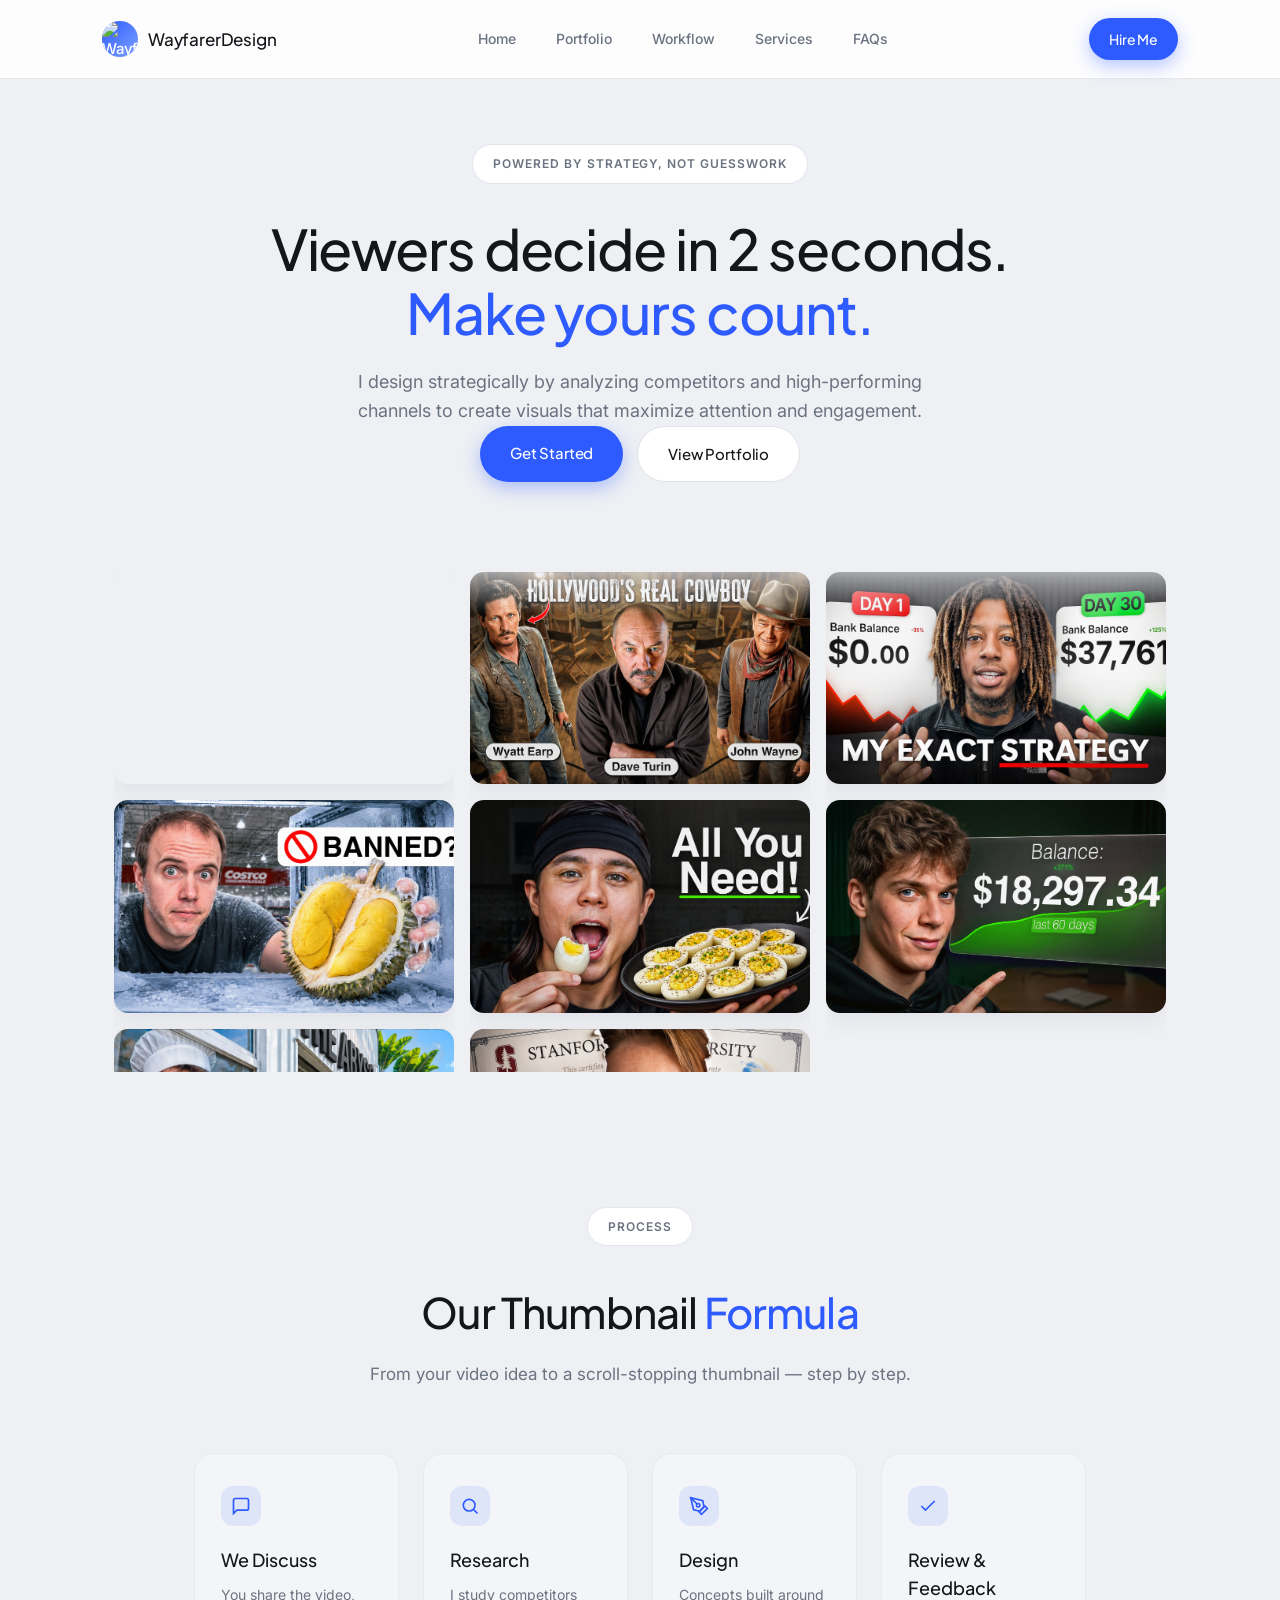
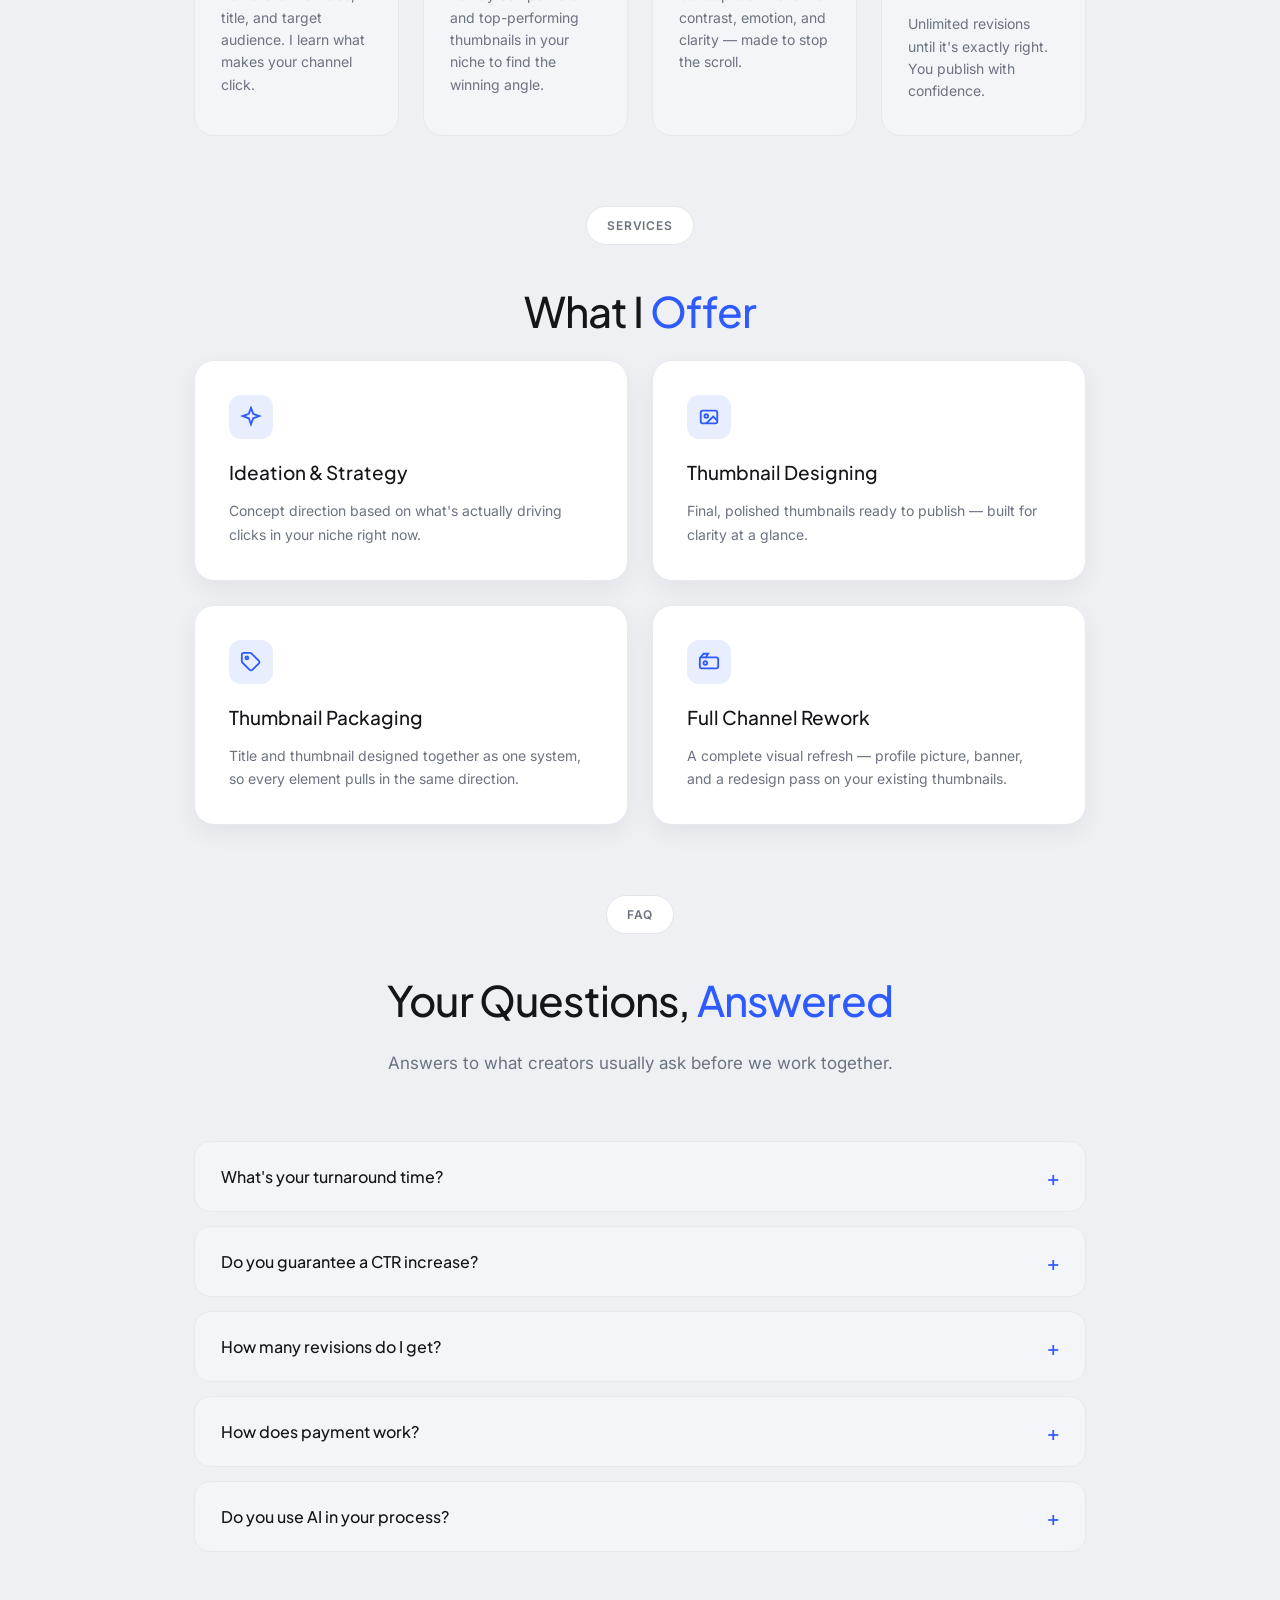
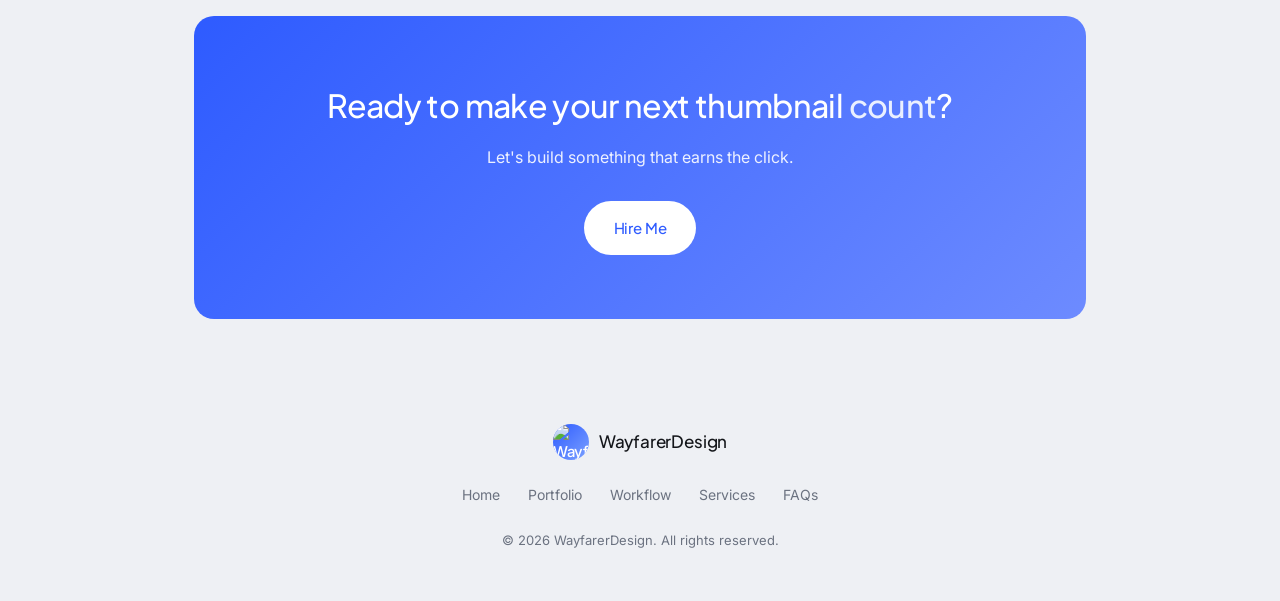
==== index.html @ 837dae16 "Added all the images title and channel name" ====
<!DOCTYPE html>
<html lang="en">
<head>
<meta charset="UTF-8">
<meta name="viewport" content="width=device-width, initial-scale=1.0">
<title>WayfarerDesign — Thumbnail Strategist</title>
<link rel="preconnect" href="https://fonts.googleapis.com">
<link rel="preconnect" href="https://fonts.gstatic.com" crossorigin>
<link href="https://fonts.googleapis.com/css2?family=Plus+Jakarta+Sans:wght@400;500;600&family=Inter:wght@400;500;600&display=swap" rel="stylesheet">
<link rel="stylesheet" href="style.css">
</head>
<body>

<!-- NAV -->
<header class="nav">
  <div class="nav-inner">
    <a href="#home" class="brand">
      <img src="images/pp01.png" class="brand-logo" alt="WayfarerDesign logo">
      <span class="brand-name">WayfarerDesign</span>
    </a>
    <nav class="nav-links">
      <a href="index.html">Home</a>
      <a href="portfolio.html">Portfolio</a>
      <a href="#workflow">Workflow</a>
      <a href="#services">Services</a>
      <a href="#faqs">FAQs</a>
    </nav>
    <a href="hire.html" class="btn btn-primary btn-small">Hire Me</a>
  </div>
</header>

<!-- HERO -->
<section class="hero" id="home">
  <div class="chip">Powered by Strategy, Not Guesswork</div>
  <h1 class="hero-title">
    Viewers decide in 2 seconds.<br>
    <span class="accent">Make yours count.</span>
  </h1>
  <p class="hero-sub">
    I design strategically by analyzing competitors and high-performing channels
    to create visuals that maximize attention and engagement.
  </p>
  <div class="hero-ctas">
    <a href="hire.html" class="btn btn-primary">Get Started</a>
    <a href="portfolio.html" class="btn btn-outline">View Portfolio</a>
  </div>
</section>

<!-- SCROLLING THUMBNAIL GRID -->
<section class="marquee-wrap" id="portfolio">
  <div class="marquee-col col-up">
    <div class="marquee-track" id="track1"></div>
  </div>
  <div class="marquee-col col-down">
    <div class="marquee-track" id="track2"></div>
  </div>
  <div class="marquee-col col-up">
    <div class="marquee-track" id="track3"></div>
  </div>
</section>

<!-- WORKFLOW / PROCESS -->
<section class="process" id="workflow">
  <div class="chip chip-center">Process</div>
  <h2 class="section-title">Our Thumbnail <span class="accent">Formula</span></h2>
  <p class="section-sub">From your video idea to a scroll-stopping thumbnail — step by step.</p>

  <div class="steps">
    <div class="step">
      <span class="step-icon">
        <svg width="20" height="20" viewBox="0 0 24 24" fill="none" stroke="currentColor" stroke-width="2"><path d="M21 15a2 2 0 0 1-2 2H7l-4 4V5a2 2 0 0 1 2-2h14a2 2 0 0 1 2 2z"/></svg>
      </span>
      <h3>We Discuss</h3>
      <p>You share the video, title, and target audience. I learn what makes your channel click.</p>
    </div>
    <div class="step">
      <span class="step-icon">
        <svg width="20" height="20" viewBox="0 0 24 24" fill="none" stroke="currentColor" stroke-width="2"><circle cx="11" cy="11" r="7"/><path d="M21 21l-4.3-4.3"/></svg>
      </span>
      <h3>Research</h3>
      <p>I study competitors and top-performing thumbnails in your niche to find the winning angle.</p>
    </div>
    <div class="step">
      <span class="step-icon">
        <svg width="20" height="20" viewBox="0 0 24 24" fill="none" stroke="currentColor" stroke-width="2"><path d="M12 19l7-7 3 3-7 7-3-3z"/><path d="M18 13l-1.5-7.5L2 2l3.5 14.5L13 18z"/><path d="M2 2l7.586 7.586"/><circle cx="11" cy="11" r="2"/></svg>
      </span>
      <h3>Design</h3>
      <p>Concepts built around contrast, emotion, and clarity — made to stop the scroll.</p>
    </div>
    <div class="step">
      <span class="step-icon">
        <svg width="20" height="20" viewBox="0 0 24 24" fill="none" stroke="currentColor" stroke-width="2"><path d="M20 6L9 17l-5-5"/></svg>
      </span>
      <h3>Review & Feedback</h3>
      <p>Unlimited revisions until it's exactly right. You publish with confidence.</p>
    </div>
  </div>
</section>

<!-- SERVICES -->
<section class="services" id="services">
  <div class="chip chip-center">Services</div>
  <h2 class="section-title">What I <span class="accent">Offer</span></h2>

  <div class="service-grid">
    <div class="service-card">
      <span class="service-icon">
        <svg width="22" height="22" viewBox="0 0 24 24" fill="none" stroke="currentColor" stroke-width="2"><path d="M12 2l2.4 6.6L21 11l-6.6 2.4L12 20l-2.4-6.6L3 11l6.6-2.4z"/></svg>
      </span>
      <h3>Ideation & Strategy</h3>
      <p>Concept direction based on what's actually driving clicks in your niche right now.</p>
    </div>
    <div class="service-card">
      <span class="service-icon">
        <svg width="22" height="22" viewBox="0 0 24 24" fill="none" stroke="currentColor" stroke-width="2"><rect x="3" y="5" width="18" height="14" rx="2"/><circle cx="9" cy="11" r="2"/><path d="M21 16l-4.5-4.5L9 19"/></svg>
      </span>
      <h3>Thumbnail Designing</h3>
      <p>Final, polished thumbnails ready to publish — built for clarity at a glance.</p>
    </div>
    <div class="service-card">
      <span class="service-icon">
        <svg width="22" height="22" viewBox="0 0 24 24" fill="none" stroke="currentColor" stroke-width="2"><path d="M20.59 13.41L13.42 20.6a2 2 0 0 1-2.83 0L2.41 12.42A2 2 0 0 1 2 11V4a2 2 0 0 1 2-2h7a2 2 0 0 1 1.41.59l8.18 8.18a2 2 0 0 1 0 2.83z"/><circle cx="7.5" cy="7.5" r="1.5"/></svg>
      </span>
      <h3>Thumbnail Packaging</h3>
      <p>Title and thumbnail designed together as one system, so every element pulls in the same direction.</p>
    </div>
    <div class="service-card">
      <span class="service-icon">
        <svg width="22" height="22" viewBox="0 0 24 24" fill="none" stroke="currentColor" stroke-width="2"><rect x="2" y="7" width="20" height="12" rx="2"/><circle cx="8" cy="13" r="2"/><path d="M2 8l4-5h5l-3 5"/></svg>
      </span>
      <h3>Full Channel Rework</h3>
      <p>A complete visual refresh — profile picture, banner, and a redesign pass on your existing thumbnails.</p>
    </div>
  </div>
</section>

<!-- FAQ -->
<section class="faq" id="faqs">
  <div class="chip chip-center">FAQ</div>
  <h2 class="section-title">Your Questions, <span class="accent">Answered</span></h2>
  <p class="section-sub">Answers to what creators usually ask before we work together.</p>

  <div class="faq-list">
    <div class="faq-item">
      <button class="faq-q">What's your turnaround time? <span>+</span></button>
      <div class="faq-a"><p>Most thumbnails are delivered within 24–48 hours, depending on scope.</p></div>
    </div>
    <div class="faq-item">
      <button class="faq-q">Do you guarantee a CTR increase? <span>+</span></button>
      <div class="faq-a"><p>I don't promise specific numbers — every channel and audience is different. What I do guarantee is a strategy-backed design built to earn attention.</p></div>
    </div>
    <div class="faq-item">
      <button class="faq-q">How many revisions do I get? <span>+</span></button>
      <div class="faq-a"><p>Unlimited revisions until you're happy with the final result.</p></div>
    </div>
    <div class="faq-item">
      <button class="faq-q">How does payment work? <span>+</span></button>
      <div class="faq-a"><p>A 50% deposit to start, remaining balance on delivery. Wise is preferred for international payments.</p></div>
    </div>
    <div class="faq-item">
      <button class="faq-q">Do you use AI in your process? <span>+</span></button>
      <div class="faq-a"><p>AI tools support parts of my workflow, but every concept and final design is directed and finished by hand.</p></div>
    </div>
  </div>

  <div class="final-cta" id="contact">
    <h3>Ready to make your next thumbnail <span class="accent">count</span>?</h3>
    <p>Let's build something that earns the click.</p>
    <a href="hire.html" class="btn btn-primary">Hire Me</a>
  </div>
</section>

<!-- FOOTER -->
<footer class="footer">
  <div class="brand footer-brand">
    <img src="images/pp01.png" class="brand-logo" alt="WayfarerDesign logo">
    <span class="brand-name">WayfarerDesign</span>
  </div>
  <div class="footer-links">
    <a href="index.html">Home</a>
    <a href="portfolio.html">Portfolio</a>
    <a href="index.html#workflow">Workflow</a>
    <a href="index.html#services">Services</a>
    <a href="index.html#faqs">FAQs</a>
  </div>
  <p class="footer-copy">© 2026 WayfarerDesign. All rights reserved.</p>
</footer>

<script src="script.js"></script>
</body>
</html>
---- style.css ----
:root {
  --bg: #eef0f4;
  --bg-white: #ffffff;
  --text-dark: #14161a;
  --text-gray: #6b7280;
  --blue: #2e5bff;
  --blue-dark: #1f3fd6;
  --card-bg: #f4f5f8;
  --radius-lg: 20px;
  --radius-full: 999px;
  --shadow: 0 8px 24px rgba(20, 22, 26, 0.06);
  --shadow-hover: 0 16px 36px rgba(20, 22, 26, 0.1);
  --font-display: 'Plus Jakarta Sans', -apple-system, sans-serif;
  --font-body: 'Inter', -apple-system, sans-serif;
}

* { box-sizing: border-box; margin: 0; padding: 0; }

@media (prefers-reduced-motion: reduce) {
  * { animation-duration: 0.01ms !important; animation-iteration-count: 1 !important; }
}

body {
  font-family: var(--font-body);
  background: var(--bg);
  color: var(--text-dark);
  line-height: 1.6;
  overflow-x: hidden;
  -webkit-font-smoothing: antialiased;
}

h1, h2, h3, .brand-name, .btn {
  font-family: var(--font-display);
  font-weight: 500;
}

a { text-decoration: none; color: inherit; }

.accent { color: var(--blue); }

/* ---------- BUTTONS ---------- */
.btn {
  display: inline-block;
  padding: 15px 30px;
  border-radius: var(--radius-full);
  font-weight: 500;
  font-size: 15px;
  letter-spacing: -0.01em;
  transition: transform 0.15s ease, box-shadow 0.15s ease, background 0.15s ease;
}
.btn:hover { transform: translateY(-2px); }
.btn-primary {
  background: var(--blue);
  color: #fff;
  box-shadow: 0 6px 18px rgba(46, 91, 255, 0.35);
}
.btn-primary:hover { background: var(--blue-dark); }
.btn-outline {
  background: #fff;
  color: var(--text-dark);
  border: 1px solid #dfe2e8;
}
.btn-outline:hover { border-color: var(--blue); color: var(--blue); }
.btn-small { padding: 10px 20px; font-size: 14px; }

/* ---------- NAV ---------- */
.nav {
  position: sticky;
  top: 0;
  z-index: 50;
  background: rgba(255, 255, 255, 0.85);
  backdrop-filter: blur(10px);
  border-bottom: 1px solid #e7e9ee;
}
.nav-inner {
  max-width: 1140px;
  margin: 0 auto;
  padding: 18px 32px;
  display: flex;
  align-items: center;
  justify-content: space-between;
}
.brand { display: flex; align-items: center; gap: 10px; font-weight: 500; font-size: 17px; letter-spacing: -0.01em; }
.brand-logo {
  width: 36px; height: 36px;
  border-radius: 50%;
  background: linear-gradient(135deg, var(--blue), #7ba1ff);
  color: #fff;
  display: flex; align-items: center; justify-content: center;
  font-size: 15px; font-weight: 500;
  object-fit: cover;
}
.nav-links { display: flex; gap: 40px; font-size: 14px; font-weight: 500; color: var(--text-gray); font-family: var(--font-body); }
.nav-links a:hover { color: var(--text-dark); }
.nav-links a.active-link { color: var(--blue); }

/* ---------- FILTER BAR ---------- */
.filter-bar {
  display: flex;
  gap: 10px;
  justify-content: center;
  flex-wrap: wrap;
  padding: 0 24px 40px;
}
.filter-btn {
  padding: 10px 22px;
  border-radius: var(--radius-full);
  border: 1px solid #dfe2e8;
  background: #fff;
  color: var(--text-gray);
  font-weight: 600;
  font-size: 14px;
  cursor: pointer;
  transition: all 0.15s ease;
}
.filter-btn:hover { border-color: var(--blue); color: var(--blue); }
.filter-btn.active { background: var(--blue); border-color: var(--blue); color: #fff; }

/* ---------- PORTFOLIO GRID (YouTube-style cards) ---------- */
.portfolio-grid-wrap { max-width: 1100px; margin: 0 auto; padding: 0 24px 80px; }
.portfolio-grid {
  display: grid;
  grid-template-columns: repeat(3, 1fr);
  gap: 28px 20px;
}
.yt-card { cursor: default; }
.yt-thumb {
  aspect-ratio: 16 / 9;
  border-radius: 14px;
  box-shadow: var(--shadow);
  position: relative;
  overflow: hidden;
  transition: transform 0.2s ease;
  margin-bottom: 12px;
}
.yt-card:hover .yt-thumb { transform: translateY(-4px); }
.yt-niche-tag {
  position: absolute;
  top: 10px;
  left: 10px;
  background: rgba(255, 255, 255, 0.92);
  color: var(--text-dark);
  font-size: 11px;
  font-weight: 600;
  padding: 4px 11px;
  border-radius: var(--radius-full);
  text-transform: capitalize;
}
.yt-duration {
  position: absolute;
  bottom: 8px;
  right: 8px;
  background: rgba(0, 0, 0, 0.8);
  color: #fff;
  font-size: 11px;
  font-weight: 600;
  padding: 2px 6px;
  border-radius: 4px;
}
.yt-meta { display: flex; gap: 12px; align-items: flex-start; text-align: left; }
.yt-avatar {
  flex-shrink: 0;
  width: 36px; height: 36px;
  border-radius: 50%;
  background: linear-gradient(135deg, var(--blue), #7ba1ff);
  color: #fff;
  display: flex; align-items: center; justify-content: center;
  font-size: 14px; font-weight: 600;
  font-family: var(--font-display);
}
.yt-info { min-width: 0; }
.yt-title {
  font-size: 14.5px;
  font-weight: 600;
  color: var(--text-dark);
  line-height: 1.35;
  margin-bottom: 4px;
  display: -webkit-box;
  -webkit-line-clamp: 2;
  -webkit-box-orient: vertical;
  overflow: hidden;
}
.yt-channel {
  font-size: 13px;
  color: var(--text-gray);
  display: flex;
  align-items: center;
  gap: 4px;
  margin-bottom: 2px;
}
.yt-verified { color: #909296; flex-shrink: 0; }
.yt-stats { font-size: 13px; color: var(--text-gray); }
.yt-personal-label { font-style: italic; color: #9aa0a8; }

/* ---------- FORM PAGE ---------- */
.form-section { max-width: 560px; margin: 0 auto; padding: 20px 24px 80px; }
.hire-form { display: flex; flex-direction: column; gap: 18px; }
.form-row { display: flex; flex-direction: column; gap: 8px; }
.form-row label { font-size: 14px; font-weight: 600; color: var(--text-dark); }
.form-row input, .form-row select, .form-row textarea {
  padding: 12px 16px;
  border-radius: 12px;
  border: 1px solid #dfe2e8;
  background: #fff;
  font-size: 14px;
  font-family: inherit;
  color: var(--text-dark);
}
.form-row input:focus, .form-row select:focus, .form-row textarea:focus {
  outline: none;
  border-color: var(--blue);
}
.form-status { text-align: center; font-size: 14px; color: var(--blue); font-weight: 600; min-height: 20px; }

/* ---------- HERO ---------- */
.hero {
  max-width: 820px;
  margin: 0 auto;
  padding: 65px 24px 70px;
  text-align: center;
}
.chip {
  display: inline-block;
  padding: 9px 20px;
  border-radius: var(--radius-full);
  background: #fff;
  border: 1px solid #e2e5eb;
  font-size: 12px;
  font-weight: 600;
  letter-spacing: 0.08em;
  text-transform: uppercase;
  color: var(--text-gray);
  margin-bottom: 32px;
  font-family: var(--font-body);
}
.chip-center { display: block; width: fit-content; margin-left: auto; margin-right: auto; }
.hero-title {
  font-size: 56px;
  font-weight: 500;
  letter-spacing: -0.02em;
  line-height: 1.15;
  margin-bottom: 24px;
}
.hero-sub {
  font-size: 18px;
  color: var(--text-gray);
  max-width: 580px;
  margin: 0 auto 0px;
  line-height: 1.6;
}
.hero-ctas { display: flex; gap: 14px; justify-content: center; flex-wrap: wrap; }

/* ---------- MARQUEE THUMBNAIL GRID ---------- */
.marquee-wrap {
  display: flex;
  gap: 16px;
  max-width: 1100px;
  margin: 0 auto;
  padding: 20px 24px 100px;
  height: 620px;
  overflow: hidden;
  mask-image: linear-gradient(to bottom, transparent, black 10%, black 90%, transparent);
  -webkit-mask-image: linear-gradient(to bottom, transparent, black 10%, black 90%, transparent);
}
.marquee-col {
  flex: 1;
  overflow: hidden;
  position: relative;
}
.marquee-track {
  display: flex;
  flex-direction: column;
  gap: 16px;
  width: 100%;
}
.col-up .marquee-track { animation: scrollUp 26s linear infinite; }
.col-down .marquee-track { animation: scrollDown 26s linear infinite; }

@keyframes scrollUp {
  from { transform: translateY(0); }
  to { transform: translateY(-50%); }
}
@keyframes scrollDown {
  from { transform: translateY(-50%); }
  to { transform: translateY(0); }
}

.thumb {
  width: 100%;
  aspect-ratio: 16 / 10;
  border-radius: 14px;
  display: flex;
  align-items: flex-end;
  padding: 14px;
  font-weight: 700;
  font-size: 14px;
  color: #fff;
  box-shadow: var(--shadow);
  background-size: cover;
  background-position: center;
}

/* ---------- PROCESS ---------- */
.process, .services, .faq {
  max-width: 940px;
  margin: 0 auto;
  padding: 35px 24px;
  text-align: center;
}
.section-title { font-size: 42px; font-weight: 500; margin-bottom: 16px; letter-spacing: -0.02em; }
.section-sub { color: var(--text-gray); font-size: 17px; margin-bottom: 64px; font-family: var(--font-body); }

.steps {
  display: grid;
  grid-template-columns: repeat(4, 1fr);
  gap: 24px;
  text-align: left;
}
.step {
  background: var(--card-bg);
  border-radius: var(--radius-lg);
  padding: 32px 26px;
  border: 1px solid #e7e9ee;
  transition: box-shadow 0.2s ease, transform 0.2s ease;
}
.step:hover { box-shadow: var(--shadow-hover); transform: translateY(-3px); }
.step-icon {
  display: inline-flex;
  align-items: center;
  justify-content: center;
  width: 40px; height: 40px;
  border-radius: 12px;
  background: rgba(46, 91, 255, 0.1);
  color: var(--blue);
  margin-bottom: 20px;
}
.step h3 { font-size: 18px; margin-bottom: 10px; font-weight: 500; }
.step p { font-size: 14px; color: var(--text-gray); line-height: 1.6; font-family: var(--font-body); }

/* ---------- SERVICES ---------- */
.service-grid {
  display: grid;
  grid-template-columns: repeat(2, 1fr);
  gap: 24px;
  text-align: left;
}
.service-card {
  background: #fff;
  border: 1px solid #e7e9ee;
  border-radius: var(--radius-lg);
  padding: 34px;
  box-shadow: var(--shadow);
  transition: box-shadow 0.2s ease, transform 0.2s ease;
}
.service-card:hover { box-shadow: var(--shadow-hover); transform: translateY(-3px); }
.service-icon {
  display: inline-flex;
  align-items: center;
  justify-content: center;
  width: 44px; height: 44px;
  border-radius: 12px;
  background: rgba(46, 91, 255, 0.1);
  color: var(--blue);
  margin-bottom: 18px;
}
.service-card h3 { font-size: 19px; margin-bottom: 12px; font-weight: 500; }
.service-card p { font-size: 14px; color: var(--text-gray); line-height: 1.65; font-family: var(--font-body); }

/* ---------- FAQ ---------- */
.faq-list { text-align: left; display: flex; flex-direction: column; gap: 14px; margin-bottom: 64px; }
.faq-item {
  background: var(--card-bg);
  border: 1px solid #e7e9ee;
  border-radius: 16px;
  overflow: hidden;
  transition: border-color 0.2s ease;
}
.faq-item:hover { border-color: #d3d7de; }
.faq-q {
  width: 100%;
  background: none;
  border: none;
  padding: 22px 26px;
  font-size: 16px;
  font-weight: 500;
  display: flex;
  justify-content: space-between;
  align-items: center;
  cursor: pointer;
  color: var(--text-dark);
  font-family: var(--font-display);
}
.faq-q span { font-size: 20px; color: var(--blue); transition: transform 0.2s ease; }
.faq-item.open .faq-q span { transform: rotate(45deg); }
.faq-a {
  max-height: 0;
  overflow: hidden;
  transition: max-height 0.25s ease, padding 0.25s ease;
  padding: 0 26px;
}
.faq-item.open .faq-a { max-height: 200px; padding: 0 26px 22px; }
.faq-a p { color: var(--text-gray); font-size: 14px; line-height: 1.6; font-family: var(--font-body); }

.final-cta {
  background: linear-gradient(135deg, var(--blue), #6d8bff);
  border-radius: var(--radius-lg);
  padding: 64px 40px;
  color: #fff;
}
.final-cta h3 { font-size: 32px; margin-bottom: 14px; font-weight: 500; letter-spacing: -0.02em; }
.final-cta .accent { color: #eaf0ff; }
.final-cta p { margin-bottom: 30px; opacity: 0.9; font-family: var(--font-body); font-size: 16px; }
.final-cta .btn-primary { background: #fff; color: var(--blue); box-shadow: none; }
.final-cta .btn-primary:hover { background: #eef1ff; }

/* ---------- FOOTER ---------- */
.footer {
  max-width: 1140px;
  margin: 0 auto;
  padding: 70px 32px 50px;
  display: flex;
  flex-direction: column;
  align-items: center;
  gap: 24px;
  text-align: center;
}
.footer-links { display: flex; gap: 28px; font-size: 14px; color: var(--text-gray); flex-wrap: wrap; justify-content: center; font-family: var(--font-body); }
.footer-links a:hover { color: var(--text-dark); }
.footer-copy { font-size: 13px; color: var(--text-gray); font-family: var(--font-body); }

/* ---------- RESPONSIVE ---------- */
@media (max-width: 860px) {
  .steps, .service-grid { grid-template-columns: 1fr; }
  .marquee-wrap { height: 460px; }
  .portfolio-grid { grid-template-columns: repeat(2, 1fr); }
}
@media (max-width: 640px) {
  .nav-links { display: none; }
  .hero-title { font-size: 34px; }
  .marquee-wrap { flex-direction: row; height: 380px; }
  .portfolio-grid { grid-template-columns: 1fr; }
}
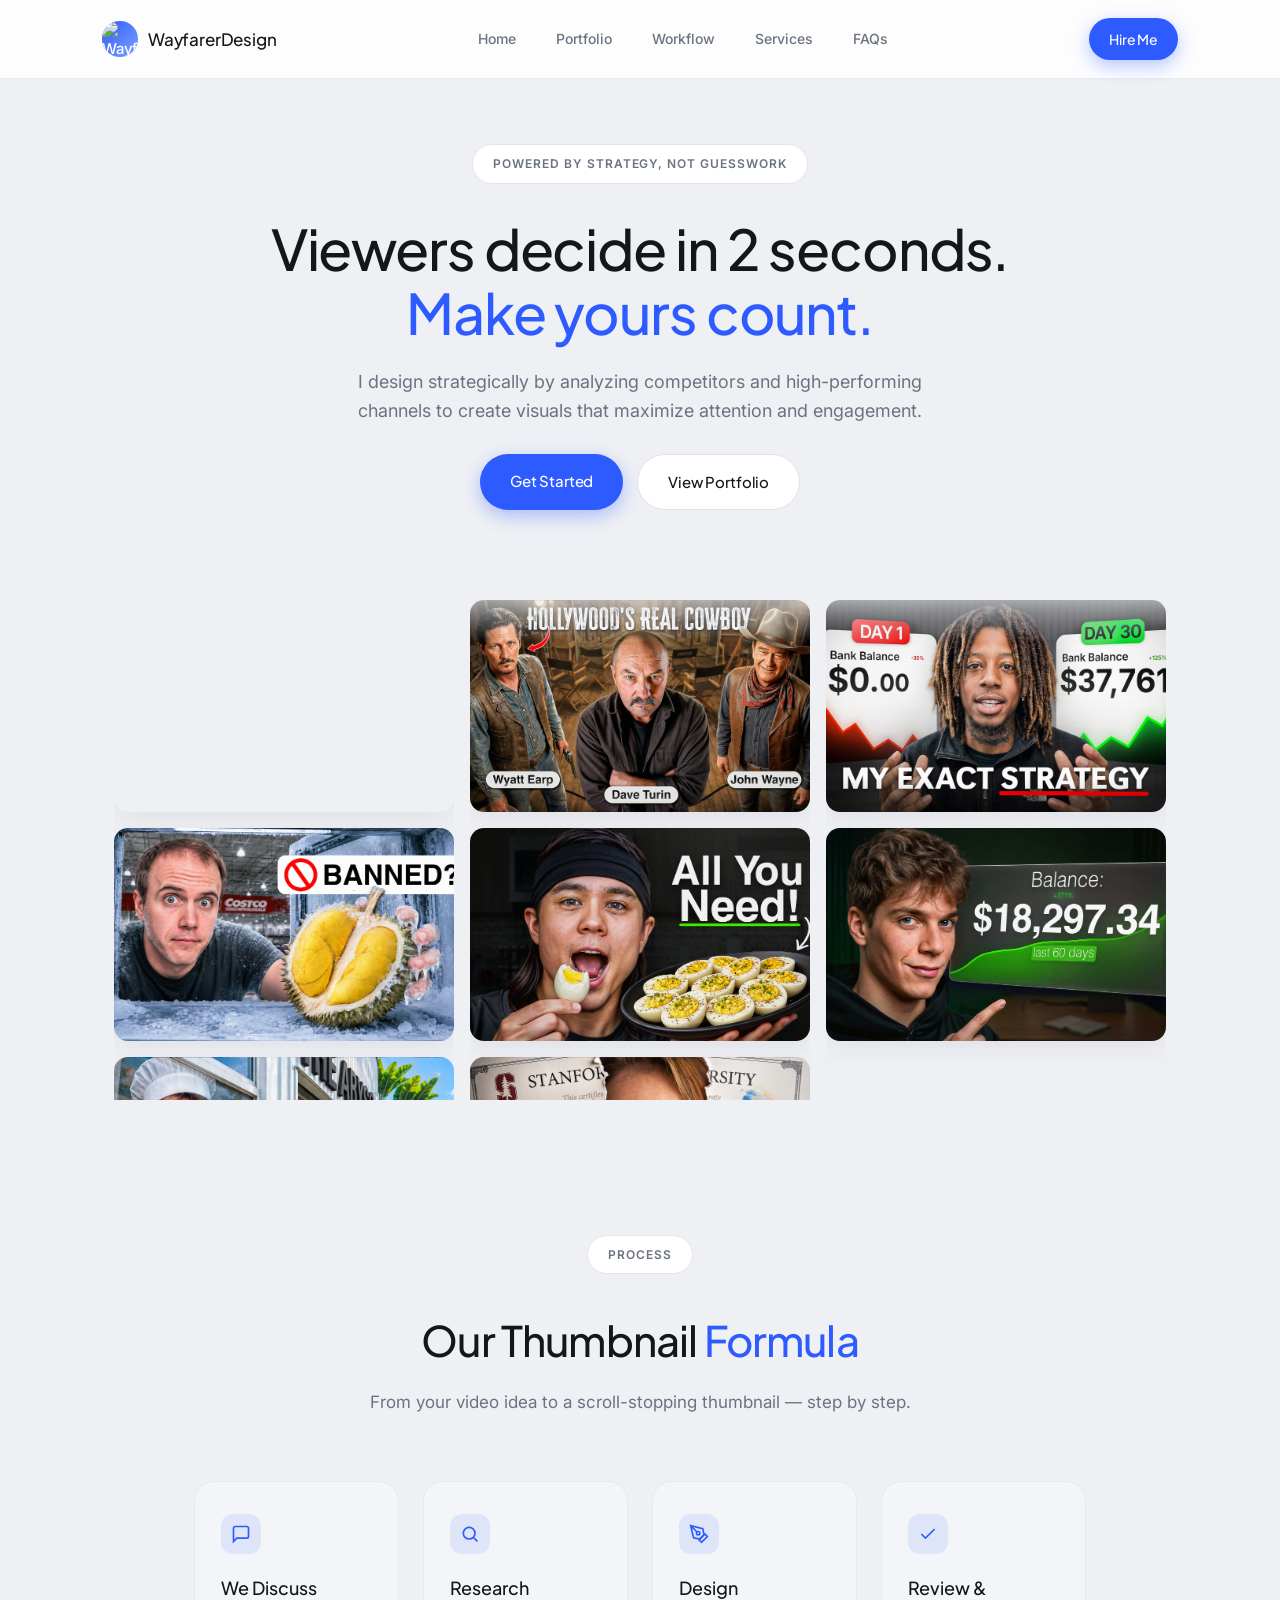
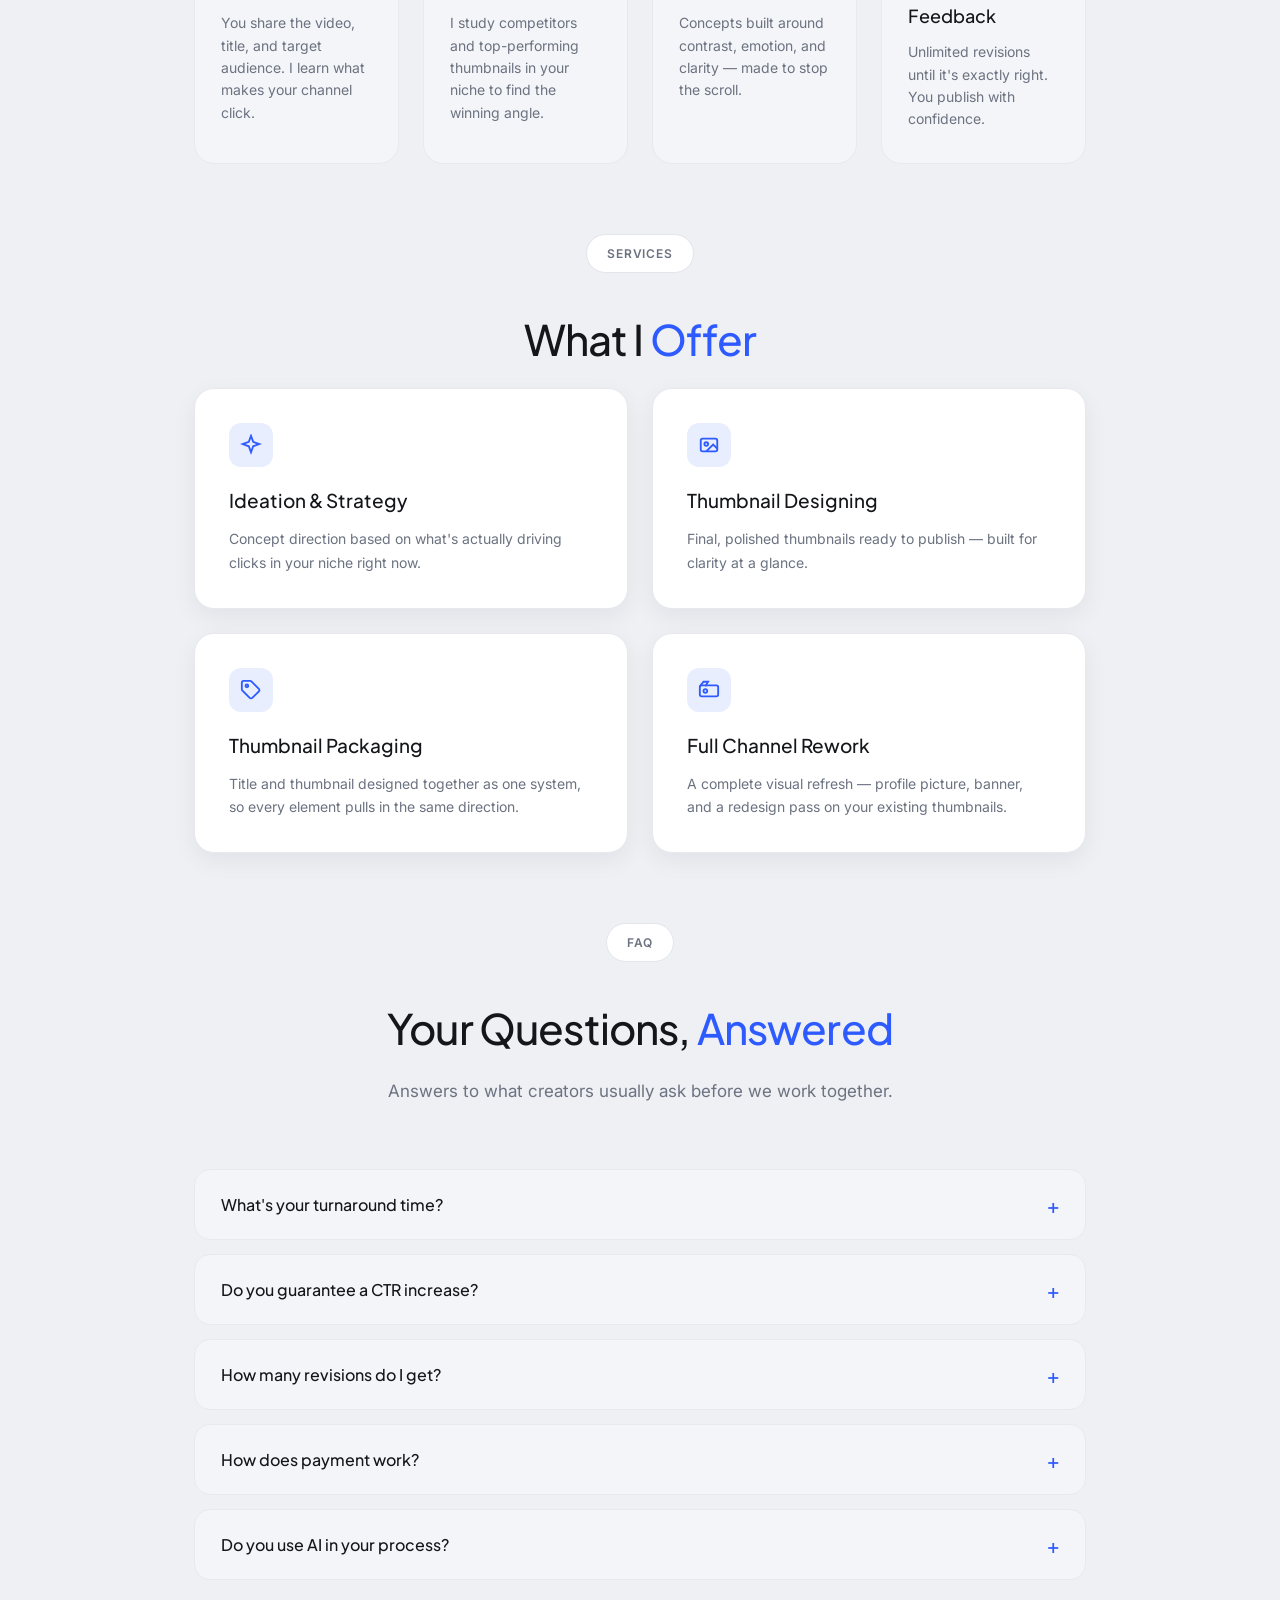
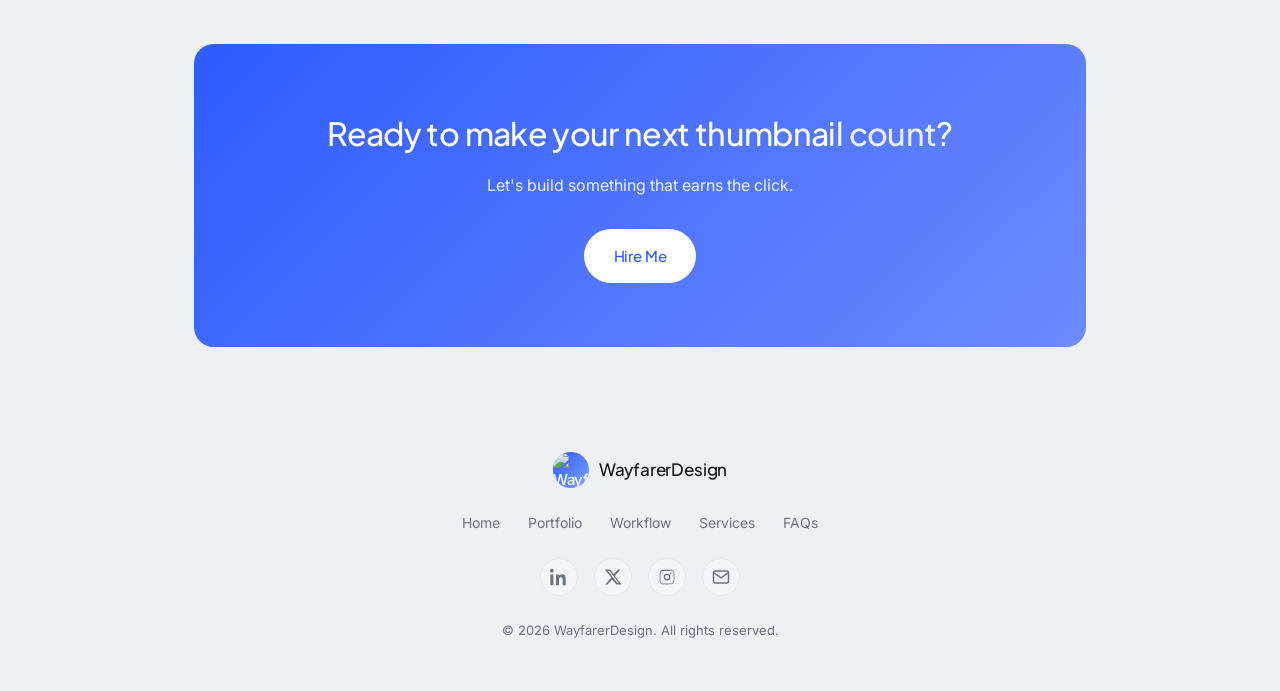
==== commit f0787018: "Socials and portfolio enlarger" ====
--- a/index.html
+++ b/index.html
@@ -57,6 +57,7 @@
   <div class="marquee-col col-up">
     <div class="marquee-track" id="track3"></div>
   </div>
+  <a href="portfolio.html" class="marquee-cta">View Portfolio</a>
 </section>
 
 <!-- WORKFLOW / PROCESS -->
@@ -183,8 +184,47 @@
     <a href="index.html#services">Services</a>
     <a href="index.html#faqs">FAQs</a>
   </div>
+
+  <div class="footer-socials">
+  <!-- LinkedIn -->
+  <a href="https://www.linkedin.com/in/wayfarerdzn/" target="_blank" rel="noopener" aria-label="LinkedIn">
+    <svg width="18" height="18" viewBox="0 0 24 24" fill="currentColor"><path d="M4.98 3.5C4.98 4.88 3.87 6 2.5 6S0 4.88 0 3.5 1.12 1 2.5 1s2.48 1.12 2.48 2.5zM.5 8.5h4V23h-4V8.5zM8.5 8.5h3.8v2h.05c.53-1 1.83-2.05 3.77-2.05 4.03 0 4.78 2.65 4.78 6.1V23h-4v-6.9c0-1.65-.03-3.77-2.3-3.77-2.3 0-2.65 1.8-2.65 3.65V23h-4V8.5z"/></svg>
+  </a>
+
+  <!-- X -->
+  <a href="https://x.com/wayfarerdesign" target="_blank" rel="noopener" aria-label="X (Twitter)">
+    <svg width="18" height="18" viewBox="0 0 24 24" fill="currentColor"><path d="M18.9 2H22l-7.6 8.7L23.3 22h-6.9l-5.4-6.7L4.8 22H1.6l8.2-9.3L1 2h7l4.9 6.1L18.9 2zm-1.2 18h1.9L7.4 4H5.3l12.4 16z"/></svg>
+  </a>
+
+  <!-- Instagram -->
+  <a href="https://www.instagram.com/wayfarer.dzn/" target="_blank" rel="noopener" aria-label="Instagram">
+    <svg width="18" height="18" viewBox="0 0 24 24" fill="currentColor"><path d="M12 2.2c3.2 0 3.58.01 4.85.07 1.17.05 1.8.24 2.22.4.56.22.96.48 1.38.9.42.42.68.82.9 1.38.16.42.35 1.05.4 2.22.06 1.27.07 1.65.07 4.85s-.01 3.58-.07 4.85c-.05 1.17-.24 1.8-.4 2.22a3.7 3.7 0 0 1-.9 1.38c-.42.42-.82.68-1.38.9-.42.16-1.05.35-2.22.4-1.27.06-1.65.07-4.85.07s-3.58-.01-4.85-.07c-1.17-.05-1.8-.24-2.22-.4a3.7 3.7 0 0 1-1.38-.9 3.7 3.7 0 0 1-.9-1.38c-.16-.42-.35-1.05-.4-2.22C2.21 15.58 2.2 15.2 2.2 12s.01-3.58.07-4.85c.05-1.17.24-1.8.4-2.22.22-.56.48-.96.9-1.38.42-.42.82-.68 1.38-.9.42-.16 1.05-.35 2.22-.4C8.42 2.21 8.8 2.2 12 2.2zm0 1.8c-3.15 0-3.5.01-4.73.07-.96.04-1.48.2-1.82.33-.46.18-.79.39-1.13.73-.34.34-.55.67-.73 1.13-.13.34-.29.86-.33 1.82C3.21 8.5 3.2 8.85 3.2 12s.01 3.5.07 4.73c.04.96.2 1.48.33 1.82.18.46.39.79.73 1.13.34.34.67.55 1.13.73.34.13.86.29 1.82.33 1.23.06 1.58.07 4.73.07s3.5-.01 4.73-.07c.96-.04 1.48-.2 1.82-.33.46-.18.79-.39 1.13-.73.34-.34.55-.67.73-1.13.13-.34.29-.86.33-1.82.06-1.23.07-1.58.07-4.73s-.01-3.5-.07-4.73c-.04-.96-.2-1.48-.33-1.82a2.9 2.9 0 0 0-.73-1.13 2.9 2.9 0 0 0-1.13-.73c-.34-.13-.86-.29-1.82-.33C15.5 4.01 15.15 4 12 4zm0 3.5A4.5 4.5 0 1 1 12 16.5 4.5 4.5 0 0 1 12 7.5zm0 1.8a2.7 2.7 0 1 0 0 5.4 2.7 2.7 0 0 0 0-5.4zm5.7-2a1.05 1.05 0 1 1-2.1 0 1.05 1.05 0 0 1 2.1 0z"/></svg>
+  </a>
+
+  <!-- Email -->
+  <a href="mailto:wayfarerdzn@gmail.com" aria-label="Email">
+    <svg width="18" height="18" viewBox="0 0 24 24" fill="none" stroke="currentColor" stroke-width="2">
+      <rect x="2" y="4" width="20" height="16" rx="2"/>
+      <path d="M22 6l-10 7L2 6"/>
+    </svg>
+  </a>
+</div>
   <p class="footer-copy">© 2026 WayfarerDesign. All rights reserved.</p>
 </footer>
+
+<div id="lightbox" class="lightbox-overlay">
+  <button class="lightbox-close" id="lightboxClose">&times;</button>
+  <div class="lightbox-content">
+    <img id="lightboxImg" class="lightbox-img" src="" alt="Enlarged thumbnail">
+    <div id="lightboxMeta" class="lightbox-meta">
+      <div id="lightboxAvatar" class="lightbox-avatar"></div>
+      <div>
+        <p id="lightboxTitle" class="lightbox-title"></p>
+        <p id="lightboxChannel" class="lightbox-channel"></p>
+      </div>
+    </div>
+  </div>
+</div>
 
 <script src="script.js"></script>
 </body>
--- a/style.css
+++ b/style.css
@@ -240,12 +240,14 @@
   letter-spacing: -0.02em;
   line-height: 1.15;
   margin-bottom: 24px;
+  overflow-wrap: break-word;
+  word-break: break-word;
 }
 .hero-sub {
   font-size: 18px;
   color: var(--text-gray);
   max-width: 580px;
-  margin: 0 auto 0px;
+  margin: 0 auto 28px;
   line-height: 1.6;
 }
 .hero-ctas { display: flex; gap: 14px; justify-content: center; flex-wrap: wrap; }
@@ -300,6 +302,8 @@
   background-position: center;
 }
 
+.marquee-cta { display: none; }
+
 /* ---------- PROCESS ---------- */
 .process, .services, .faq {
   max-width: 940px;
@@ -437,6 +441,120 @@
 @media (max-width: 640px) {
   .nav-links { display: none; }
   .hero-title { font-size: 34px; }
-  .marquee-wrap { flex-direction: row; height: 380px; }
-  .portfolio-grid { grid-template-columns: 1fr; }
-}+  .marquee-wrap { flex-direction: row; height: 500px; gap: 10px; position: relative; }
+  .marquee-cta {
+    display: flex;
+    align-items: center;
+    justify-content: center;
+    position: absolute;
+    top: 50%;
+    left: 50%;
+    transform: translate(-50%, -50%);
+    background: var(--blue);
+    color: #fff;
+    font-weight: 600;
+    font-size: 14px;
+    padding: 14px 26px;
+    border-radius: var(--radius-full);
+    box-shadow: 0 10px 30px rgba(46, 91, 255, 0.45);
+    z-index: 5;
+    white-space: nowrap;
+  }
+  .portfolio-grid { grid-template-columns: repeat(2, 1fr); gap: 20px 12px; }
+  .yt-title { font-size: 13px; }
+  .yt-channel { font-size: 11.5px; }
+  .yt-avatar { width: 30px; height: 30px; font-size: 12px; }
+}
+
+/* ---------- LIGHTBOX ---------- */
+.lightbox-overlay {
+  position: fixed;
+  inset: 0;
+  background: rgba(10, 11, 14, 0.9);
+  display: flex;
+  align-items: center;
+  justify-content: center;
+  z-index: 999;
+  opacity: 0;
+  visibility: hidden;
+  transition: opacity 0.2s ease;
+  padding: 40px;
+}
+.lightbox-overlay.active { opacity: 1; visibility: visible; }
+.lightbox-content {
+  display: flex;
+  flex-direction: column;
+  max-width: 90vw;
+  max-height: 90vh;
+}
+.lightbox-img {
+  max-width: 90vw;
+  max-height: 75vh;
+  border-radius: 14px 14px 0 0;
+  box-shadow: 0 20px 60px rgba(0, 0, 0, 0.5);
+  cursor: default;
+  display: block;
+}
+.lightbox-meta {
+  display: none;
+  align-items: center;
+  gap: 12px;
+  background: #1a1c22;
+  padding: 14px 20px;
+  border-radius: 0 0 14px 14px;
+  text-align: left;
+}
+.lightbox-meta.has-content { display: flex; }
+.lightbox-avatar {
+  flex-shrink: 0;
+  width: 38px; height: 38px;
+  border-radius: 50%;
+  background: linear-gradient(135deg, var(--blue), #7ba1ff);
+  color: #fff;
+  display: flex;
+  align-items: center;
+  justify-content: center;
+  font-size: 14px;
+  font-weight: 600;
+  font-family: var(--font-display);
+  background-size: cover;
+  background-position: center;
+}
+.lightbox-title { color: #fff; font-size: 15px; font-weight: 600; margin-bottom: 2px; }
+.lightbox-channel { color: #9aa0a8; font-size: 13px; }
+.lightbox-close {
+  position: absolute;
+  top: 24px;
+  right: 32px;
+  background: rgba(255, 255, 255, 0.12);
+  color: #fff;
+  border: none;
+  width: 40px;
+  height: 40px;
+  border-radius: 50%;
+  font-size: 24px;
+  line-height: 1;
+  cursor: pointer;
+  display: flex;
+  align-items: center;
+  justify-content: center;
+  transition: background 0.15s ease;
+}
+.lightbox-close:hover { background: rgba(255, 255, 255, 0.22); }
+
+.yt-thumb, .thumb { cursor: pointer; }
+
+/* ---------- FOOTER SOCIALS ---------- */
+.footer-socials { display: flex; gap: 16px; }
+.footer-socials a {
+  width: 38px; height: 38px;
+  border-radius: 50%;
+  background: var(--card-bg);
+  border: 1px solid #e7e9ee;
+  color: var(--text-gray);
+  display: flex;
+  align-items: center;
+  justify-content: center;
+  transition: background 0.15s ease, color 0.15s ease;
+}
+.footer-socials a:hover { background: var(--blue); color: #fff; border-color: var(--blue); }
